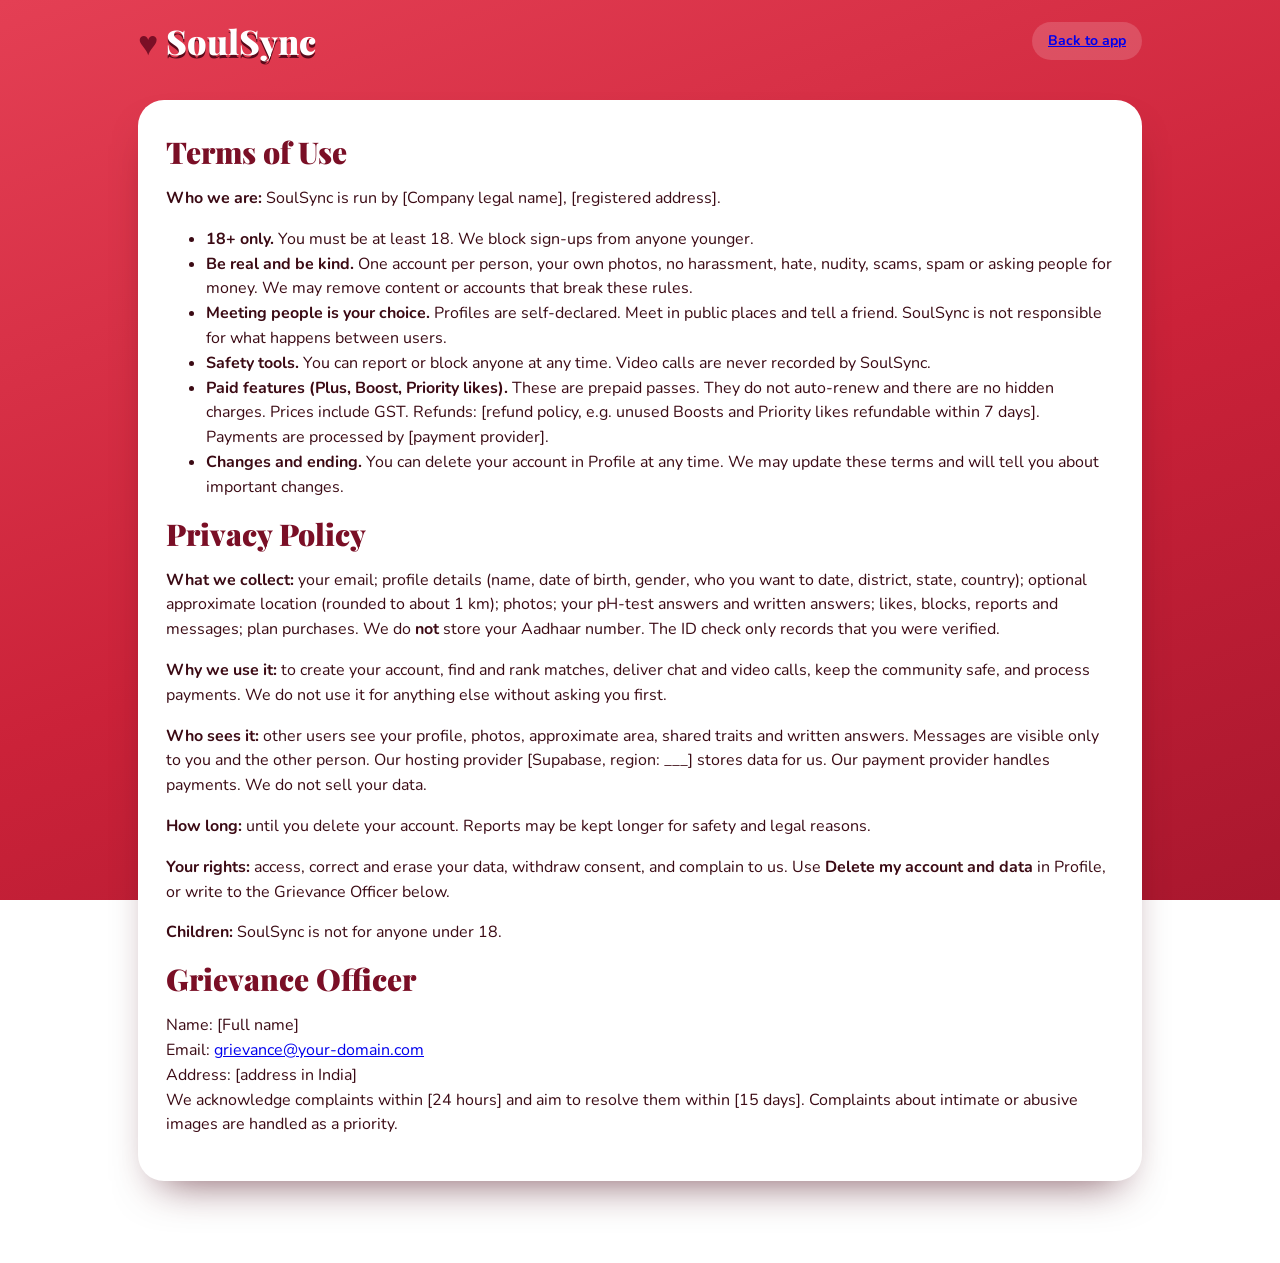
==== legal.html @ 424898e2 "Add legal terms, privacy policy, and grievance officer info" ====
<!doctype html><html lang="en"><head><meta charset="utf-8"><meta name="viewport" content="width=device-width,initial-scale=1"><title>SoulSync · Terms, Privacy, Grievance Officer</title>
<link href="https://fonts.googleapis.com/css2?family=Nunito:wght@400;600;700;800&family=Playfair+Display:wght@700;900&display=swap" rel="stylesheet">
<link rel="stylesheet" href="style.css"></head><body><div id="app">
<header><div class="logo"><i>♥</i>SoulSync</div><div class="tabs"><a href="./">Back to app</a></div></header>
<!-- OWNER: replace every [bracketed] item, then have a lawyer review this page before launch. This is a starting template, not legal advice. -->
<div class="card legal">
<h2 id="terms">Terms of Use</h2>
<p><b>Who we are:</b> SoulSync is run by [Company legal name], [registered address].</p>
<ul>
<li><b>18+ only.</b> You must be at least 18. We block sign-ups from anyone younger.</li>
<li><b>Be real and be kind.</b> One account per person, your own photos, no harassment, hate, nudity, scams, spam or asking people for money. We may remove content or accounts that break these rules.</li>
<li><b>Meeting people is your choice.</b> Profiles are self-declared. Meet in public places and tell a friend. SoulSync is not responsible for what happens between users.</li>
<li><b>Safety tools.</b> You can report or block anyone at any time. Video calls are never recorded by SoulSync.</li>
<li><b>Paid features (Plus, Boost, Priority likes).</b> These are prepaid passes. They do not auto-renew and there are no hidden charges. Prices include GST. Refunds: [refund policy, e.g. unused Boosts and Priority likes refundable within 7 days]. Payments are processed by [payment provider].</li>
<li><b>Changes and ending.</b> You can delete your account in Profile at any time. We may update these terms and will tell you about important changes.</li>
</ul>

<h2 id="privacy">Privacy Policy</h2>
<p><b>What we collect:</b> your email; profile details (name, date of birth, gender, who you want to date, district, state, country); optional approximate location (rounded to about 1 km); photos; your pH-test answers and written answers; likes, blocks, reports and messages; plan purchases. We do <b>not</b> store your Aadhaar number. The ID check only records that you were verified.</p>
<p><b>Why we use it:</b> to create your account, find and rank matches, deliver chat and video calls, keep the community safe, and process payments. We do not use it for anything else without asking you first.</p>
<p><b>Who sees it:</b> other users see your profile, photos, approximate area, shared traits and written answers. Messages are visible only to you and the other person. Our hosting provider [Supabase, region: ___] stores data for us. Our payment provider handles payments. We do not sell your data.</p>
<p><b>How long:</b> until you delete your account. Reports may be kept longer for safety and legal reasons.</p>
<p><b>Your rights:</b> access, correct and erase your data, withdraw consent, and complain to us. Use <b>Delete my account and data</b> in Profile, or write to the Grievance Officer below.</p>
<p><b>Children:</b> SoulSync is not for anyone under 18.</p>

<h2 id="grievance">Grievance Officer</h2>
<p>Name: [Full name]<br>Email: <a href="mailto:grievance@your-domain.com">grievance@your-domain.com</a><br>Address: [address in India]<br>We acknowledge complaints within [24 hours] and aim to resolve them within [15 days]. Complaints about intimate or abusive images are handled as a priority.</p>
</div></div></body></html>
---- style.css ----
:root{--mar:#7a0f26;--mar2:#590a1a;--rose:#fde9ed;--ink:#3b0a14;--line:#f1c4cc}
*{box-sizing:border-box}
body{margin:0;min-height:100vh;font:16px/1.55 Nunito,system-ui,sans-serif;color:#fff;background:linear-gradient(160deg,#e43f54,#cb2239 55%,#a9172e) fixed}
#hearts{position:fixed;inset:0;overflow:hidden;pointer-events:none;z-index:0}
.hrt{position:absolute;bottom:-70px;color:var(--mar);opacity:0;animation:rise linear infinite}
@keyframes rise{0%{transform:translateY(0) rotate(-14deg);opacity:0}12%{opacity:.4}88%{opacity:.3}100%{transform:translateY(-120vh) rotate(16deg);opacity:0}}
@keyframes beat{0%,100%{transform:scale(1)}15%{transform:scale(1.18)}30%{transform:scale(1)}45%{transform:scale(1.12)}}
#app{position:relative;z-index:1;max-width:1040px;margin:0 auto;padding:0 18px 64px}
header{display:flex;align-items:center;justify-content:space-between;gap:12px;flex-wrap:wrap;padding:18px 0}
.logo{font:900 34px 'Playfair Display',serif;display:flex;align-items:center;gap:8px;text-shadow:0 3px 0 var(--mar2)}
.logo i{color:var(--mar);font-style:normal;animation:beat 1.6s infinite;text-shadow:none}
.tabs{display:flex;gap:6px;flex-wrap:wrap}.tabs a{padding:8px 16px;border-radius:99px;background:rgba(255,255,255,.16);cursor:pointer;font-weight:700;font-size:14px;transition:.15s}
.tabs a:hover{background:rgba(255,255,255,.3)}.tabs a.on{background:#fff;color:var(--mar)}
.hero{text-align:center;padding:56px 0 18px}.hero .big{font-size:clamp(64px,14vw,120px);line-height:1;color:var(--mar);animation:beat 1.6s infinite;filter:drop-shadow(0 6px 10px rgba(90,10,26,.4))}
.hero h1{font:900 clamp(60px,15vw,132px)/1 'Playfair Display',serif;margin:0;letter-spacing:-.02em;text-shadow:0 6px 0 var(--mar2)}.hero p{font-size:20px;font-weight:600;margin:10px 0 0}
.card{background:#fff;color:var(--ink);border-radius:26px;padding:28px;margin:18px 0;box-shadow:0 22px 44px -22px rgba(70,5,20,.7)}.auth{max-width:480px;margin:22px auto}
h2{font:900 30px/1.2 'Playfair Display',serif;margin:6px 0 10px;color:var(--mar)}h3{font:700 22px 'Playfair Display',serif;margin:0;color:var(--mar)}
.hint,.sub{color:#8a5560;font-size:14px;margin:0 0 14px}
.grid{display:grid;grid-template-columns:repeat(auto-fit,minmax(250px,1fr));gap:18px}.f{display:grid;gap:6px;align-content:start}.f.full{grid-column:1/-1}.f>label{font-weight:800;font-size:14px;color:var(--mar)}
input:not([type=checkbox]):not([type=radio]),select{font:inherit;width:100%;padding:13px 15px;border:2px solid var(--line);border-radius:14px;background:#fff;color:var(--ink);transition:.15s}
input:focus,select:focus{outline:0;border-color:var(--mar);box-shadow:0 0 0 4px rgba(122,15,38,.12)}
.btn{font:inherit;font-weight:800;width:100%;padding:14px;border-radius:14px;border:2px solid var(--line);background:#fff;color:var(--mar);cursor:pointer;margin-top:10px;transition:.15s}
.btn:hover{transform:translateY(-2px);border-color:var(--mar)}.btn.pri{background:var(--mar);color:#fff;border-color:var(--mar)}.btn.pri:hover{background:var(--mar2)}
.btn.light{background:#fff;color:var(--mar);width:auto;margin:0;padding:14px 26px}
.two{display:grid;grid-template-columns:1fr 1fr;gap:12px}
.pills{display:flex;flex-wrap:wrap;gap:10px}.opts{display:grid;grid-template-columns:repeat(auto-fit,minmax(210px,1fr));gap:12px;margin:14px 0}
.pill{display:block}.pill input{display:none}
.pill span{display:flex;align-items:center;justify-content:center;gap:6px;height:100%;min-height:52px;padding:10px 16px;text-align:center;border:2px solid var(--line);border-radius:16px;background:#fff;color:var(--ink);font-weight:700;font-size:15px;cursor:pointer;transition:.15s;user-select:none}
.pills .pill span{min-height:0;border-radius:99px;padding:9px 18px}
.pill span:hover{border-color:var(--mar);transform:translateY(-2px)}.pill input:checked+span{background:var(--mar);border-color:var(--mar);color:#fff}.pill input:checked+span::before{content:'♥';font-size:13px}
.pill.must{margin-top:8px}.pill.must span{border-style:dashed}.pill.must input:checked+span{background:var(--mar2)}
.sect{display:inline-block;background:var(--rose);color:var(--mar);padding:5px 15px;border-radius:99px;font-weight:800;font-size:13px}.cnt{float:right;font-weight:800;color:#8a5560}
.bar{height:8px;border-radius:4px;background:var(--rose);margin:14px 0}.bar i{display:block;height:100%;border-radius:4px;background:var(--mar);transition:width .3s}
.banner{background:var(--mar);color:#fff;display:flex;gap:18px;align-items:center;justify-content:space-between;flex-wrap:wrap}.banner h2{color:#fff;margin:0}.banner p{margin:4px 0 0;opacity:.85}.banner select{width:auto;margin-top:10px;border-color:transparent}
.cards{display:grid;grid-template-columns:repeat(auto-fill,minmax(290px,1fr));gap:20px}
.mc{padding:0;margin:0;overflow:hidden;display:flex;flex-direction:column;transition:.2s}.mc:hover{transform:translateY(-6px)}
.ph{position:relative;aspect-ratio:4/3;background:linear-gradient(135deg,#f9b9c4,#e5677c)}.ph img,.ph .av{width:100%;height:100%;object-fit:cover}
.av{display:grid;place-items:center;font:900 90px 'Playfair Display',serif;color:#fff}
.ring{position:absolute;top:12px;right:12px;width:64px;height:64px;border-radius:50%;display:grid;place-items:center;background:conic-gradient(var(--c,#7a0f26) calc(var(--s)*1%),#fff 0);box-shadow:0 4px 12px rgba(0,0,0,.25)}
.ring b{width:50px;height:50px;border-radius:50%;background:#fff;display:grid;place-items:center;font-size:14px;color:var(--mar)}
.bd{padding:18px 20px 22px;display:flex;flex-direction:column;flex:1}.bd .btn{margin-top:auto}.quote{font-style:italic;color:#6b3a45;margin:6px 0}
.tag{display:inline-block;background:var(--rose);color:var(--mar);border-radius:99px;padding:3px 12px;margin:4px 5px 8px 0;font-size:13px;font-weight:700}
.chatbox{display:grid;grid-template-columns:230px 1fr;gap:18px}.chatbox .pills{flex-direction:column;align-content:start}.chatbox .pill span{justify-content:flex-start}
.log{height:380px;overflow:auto;background:var(--rose);padding:12px;border-radius:16px;margin-bottom:12px}
.b{background:#fff;padding:9px 14px;border-radius:16px;margin:6px 0;width:fit-content;max-width:80%}.b.me{background:var(--mar);color:#fff;margin-left:auto}
.send{display:flex;gap:10px}.send .btn{width:110px;margin:0}.c{text-align:center;padding:30px}#m{color:#b42318;min-height:1.3em;font-weight:700}
.burst{position:fixed;z-index:9;pointer-events:none;color:#fff;text-shadow:0 0 6px var(--mar);animation:pop 1s ease-out forwards}
@keyframes pop{to{transform:translate(var(--dx),var(--dy)) scale(1.3);opacity:0}}
@media(max-width:640px){.chatbox{grid-template-columns:1fr}.two{grid-template-columns:1fr}.card{padding:20px}}
.dob{display:grid;grid-template-columns:1fr 1.2fr 1.3fr;gap:8px}
.toast{position:fixed;top:18px;right:18px;z-index:99;max-width:340px;background:var(--mar);color:#fff;padding:14px 20px;border-radius:16px;font-weight:700;box-shadow:0 10px 30px rgba(0,0,0,.35);animation:tin .3s}
@keyframes tin{from{transform:translateY(-20px);opacity:0}}
.dot{background:var(--mar);color:#fff;border-radius:99px;padding:0 7px;font-size:12px;margin-left:5px}

.mypic{width:120px;height:120px;border-radius:50%;overflow:hidden;margin:0 auto 14px;background:linear-gradient(135deg,#f9b9c4,#e5677c);display:grid;place-items:center;font:900 52px 'Playfair Display',serif;color:#fff;border:5px solid var(--rose);box-shadow:0 8px 20px -8px rgba(90,10,26,.6)}.mypic img{width:100%;height:100%;object-fit:cover}
.gal{display:grid;grid-template-columns:repeat(auto-fill,minmax(130px,1fr));gap:12px}
.th{position:relative;aspect-ratio:3/4;border-radius:16px;overflow:hidden;background:var(--rose);border:2px solid var(--line)}.th img{width:100%;height:100%;object-fit:cover}
.th .mini{position:absolute;left:6px;right:6px;bottom:6px;padding:6px 8px;font:inherit;font-size:12px;font-weight:800;color:var(--mar);border:1px solid var(--line);border-radius:10px;background:rgba(255,255,255,.93);cursor:pointer}
.th .x{left:auto;top:6px;bottom:auto;right:6px;padding:2px 9px}
.th .badge{position:absolute;left:6px;bottom:6px;background:var(--mar);color:#fff;border-radius:99px;padding:2px 10px;font-size:12px;font-weight:800}
.th.add{display:grid;place-items:center;align-content:center;gap:2px;border-style:dashed;border-color:var(--mar);color:var(--mar);font-size:36px;font-weight:800;cursor:pointer}.th.add span{font-size:13px}.th.add:hover{background:#fff}
.pn{position:absolute;left:12px;bottom:12px;background:rgba(0,0,0,.55);color:#fff;border-radius:99px;padding:2px 10px;font-size:12px;font-weight:700}.ph img{cursor:pointer}
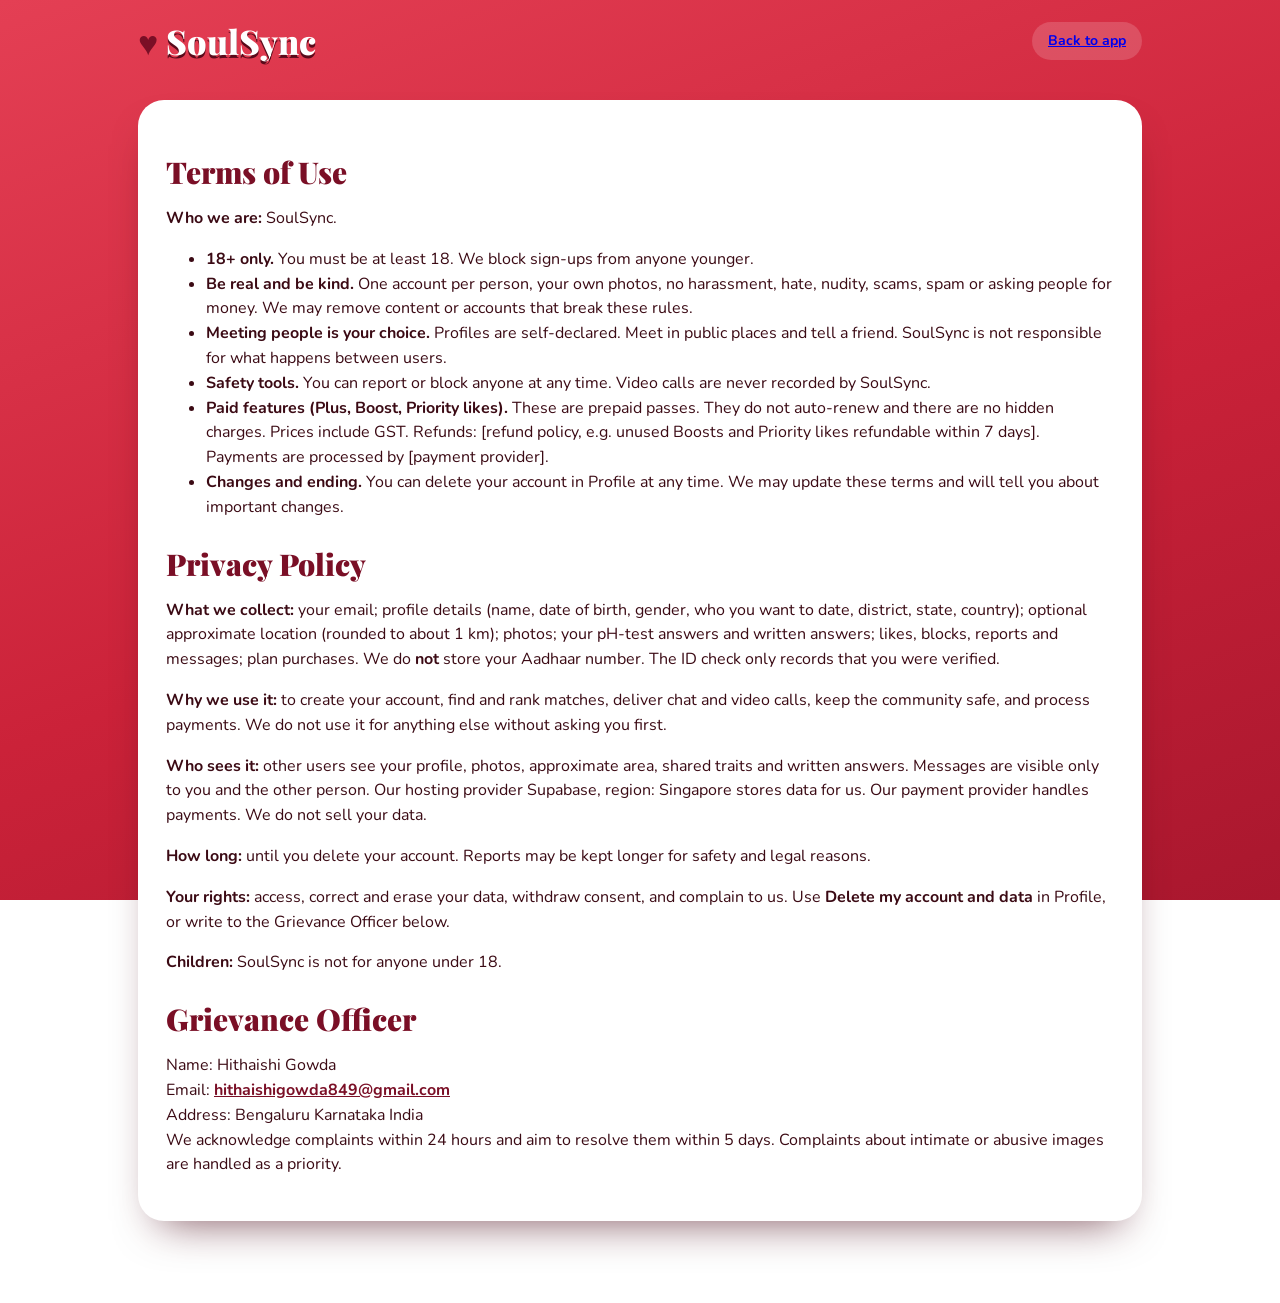
==== commit 9b7c9893: "Update legal information in legal.html" ====
--- a/legal.html
+++ b/legal.html
@@ -5,7 +5,7 @@
 <!-- OWNER: replace every [bracketed] item, then have a lawyer review this page before launch. This is a starting template, not legal advice. -->
 <div class="card legal">
 <h2 id="terms">Terms of Use</h2>
-<p><b>Who we are:</b> SoulSync is run by [Company legal name], [registered address].</p>
+<p><b>Who we are:</b> SoulSync.</p>
 <ul>
 <li><b>18+ only.</b> You must be at least 18. We block sign-ups from anyone younger.</li>
 <li><b>Be real and be kind.</b> One account per person, your own photos, no harassment, hate, nudity, scams, spam or asking people for money. We may remove content or accounts that break these rules.</li>
@@ -18,11 +18,11 @@
 <h2 id="privacy">Privacy Policy</h2>
 <p><b>What we collect:</b> your email; profile details (name, date of birth, gender, who you want to date, district, state, country); optional approximate location (rounded to about 1 km); photos; your pH-test answers and written answers; likes, blocks, reports and messages; plan purchases. We do <b>not</b> store your Aadhaar number. The ID check only records that you were verified.</p>
 <p><b>Why we use it:</b> to create your account, find and rank matches, deliver chat and video calls, keep the community safe, and process payments. We do not use it for anything else without asking you first.</p>
-<p><b>Who sees it:</b> other users see your profile, photos, approximate area, shared traits and written answers. Messages are visible only to you and the other person. Our hosting provider [Supabase, region: ___] stores data for us. Our payment provider handles payments. We do not sell your data.</p>
+<p><b>Who sees it:</b> other users see your profile, photos, approximate area, shared traits and written answers. Messages are visible only to you and the other person. Our hosting provider Supabase, region: Singapore stores data for us. Our payment provider handles payments. We do not sell your data.</p>
 <p><b>How long:</b> until you delete your account. Reports may be kept longer for safety and legal reasons.</p>
 <p><b>Your rights:</b> access, correct and erase your data, withdraw consent, and complain to us. Use <b>Delete my account and data</b> in Profile, or write to the Grievance Officer below.</p>
 <p><b>Children:</b> SoulSync is not for anyone under 18.</p>
 
 <h2 id="grievance">Grievance Officer</h2>
-<p>Name: [Full name]<br>Email: <a href="mailto:grievance@your-domain.com">grievance@your-domain.com</a><br>Address: [address in India]<br>We acknowledge complaints within [24 hours] and aim to resolve them within [15 days]. Complaints about intimate or abusive images are handled as a priority.</p>
+<p>Name: Hithaishi Gowda<br>Email: <a href="hithaishigowda849@gmail.com">hithaishigowda849@gmail.com</a><br>Address: Bengaluru Karnataka India<br>We acknowledge complaints within 24 hours and aim to resolve them within 5 days. Complaints about intimate or abusive images are handled as a priority.</p>
 </div></div></body></html>
--- a/style.css
+++ b/style.css
@@ -59,4 +59,19 @@
 .th .x{left:auto;top:6px;bottom:auto;right:6px;padding:2px 9px}
 .th .badge{position:absolute;left:6px;bottom:6px;background:var(--mar);color:#fff;border-radius:99px;padding:2px 10px;font-size:12px;font-weight:800}
 .th.add{display:grid;place-items:center;align-content:center;gap:2px;border-style:dashed;border-color:var(--mar);color:var(--mar);font-size:36px;font-weight:800;cursor:pointer}.th.add span{font-size:13px}.th.add:hover{background:#fff}
-.pn{position:absolute;left:12px;bottom:12px;background:rgba(0,0,0,.55);color:#fff;border-radius:99px;padding:2px 10px;font-size:12px;font-weight:700}.ph img{cursor:pointer}+.pn{position:absolute;left:12px;bottom:12px;background:rgba(0,0,0,.55);color:#fff;border-radius:99px;padding:2px 10px;font-size:12px;font-weight:700}.ph img{cursor:pointer}
+.chk{display:flex;gap:10px;align-items:flex-start;font-size:13px;line-height:1.45;color:#6b3a45;margin:16px 0 4px;text-align:left;cursor:pointer}.chk input{flex:none;width:18px;height:18px;margin:2px 0 0;accent-color:var(--mar)}.chk span{flex:1}.chk a,.foot a{color:var(--mar);font-weight:700}
+.foot{text-align:center;color:#fff;font-size:13px;padding:26px 0 8px;opacity:.95}.foot a{color:#fff;text-decoration:underline}
+.flt{display:flex;gap:8px;flex-wrap:wrap;margin-top:10px}.flt select{width:auto;margin:0;border-color:transparent;font-size:14px;padding:9px 12px}.flt select:disabled{opacity:.7}
+.perks{margin:0 0 18px;padding-left:20px;color:var(--ink)}.perks li{margin:4px 0}
+.plan{border:2px solid var(--line);border-radius:20px;padding:18px;display:flex;flex-direction:column;gap:6px;text-align:center}.plan h3{margin:0}.plan b{font:900 34px 'Playfair Display',serif;color:var(--mar)}.plan small{color:#8a5560;min-height:2.6em}.plan .btn{margin-top:auto}
+.locked .ph img{filter:blur(18px) saturate(.8);transform:scale(1.15)}.locked .ph{overflow:hidden}
+.bst{position:absolute;z-index:2;left:12px;top:12px;background:#fff;color:var(--mar);border-radius:99px;padding:3px 12px;font-size:12px;font-weight:800;box-shadow:0 4px 10px rgba(0,0,0,.2)}
+.lnk{margin:12px 0 0;text-align:center;font-size:12px;color:#8a5560}.lnk a{cursor:pointer;text-decoration:underline}
+.chead{display:flex;justify-content:space-between;align-items:center;gap:8px;flex-wrap:wrap;margin-bottom:6px}.chead b{font:700 20px 'Playfair Display',serif;color:var(--mar)}
+.mini2{font:inherit;font-size:13px;font-weight:800;color:var(--mar);background:#fff;border:2px solid var(--line);border-radius:99px;padding:5px 12px;margin-left:6px;cursor:pointer}.mini2:hover{border-color:var(--mar)}
+#call{position:fixed;inset:0;z-index:50;background:#1b0509;display:flex;flex-direction:column}#call #rv{flex:1;min-height:0;width:100%;object-fit:cover;background:#000}
+#call #lv{position:absolute;top:16px;right:16px;width:120px;border-radius:14px;border:3px solid #fff;background:#000;transform:scaleX(-1)}
+.cbar{padding:16px;background:var(--mar2);color:#fff;display:grid;gap:8px;max-width:520px;width:100%;margin:0 auto}.cbar p{margin:0;text-align:center;font-weight:700}.cbar .btn{margin:0}
+.legal h2{margin-top:26px}.legal p,.legal li{color:var(--ink)}.legal a{color:var(--mar);font-weight:700}
+.swap{text-align:center;color:#6b3a45;margin:16px 0 0;font-size:14px}.swap a{color:var(--mar);font-weight:800;cursor:pointer;text-decoration:underline}
